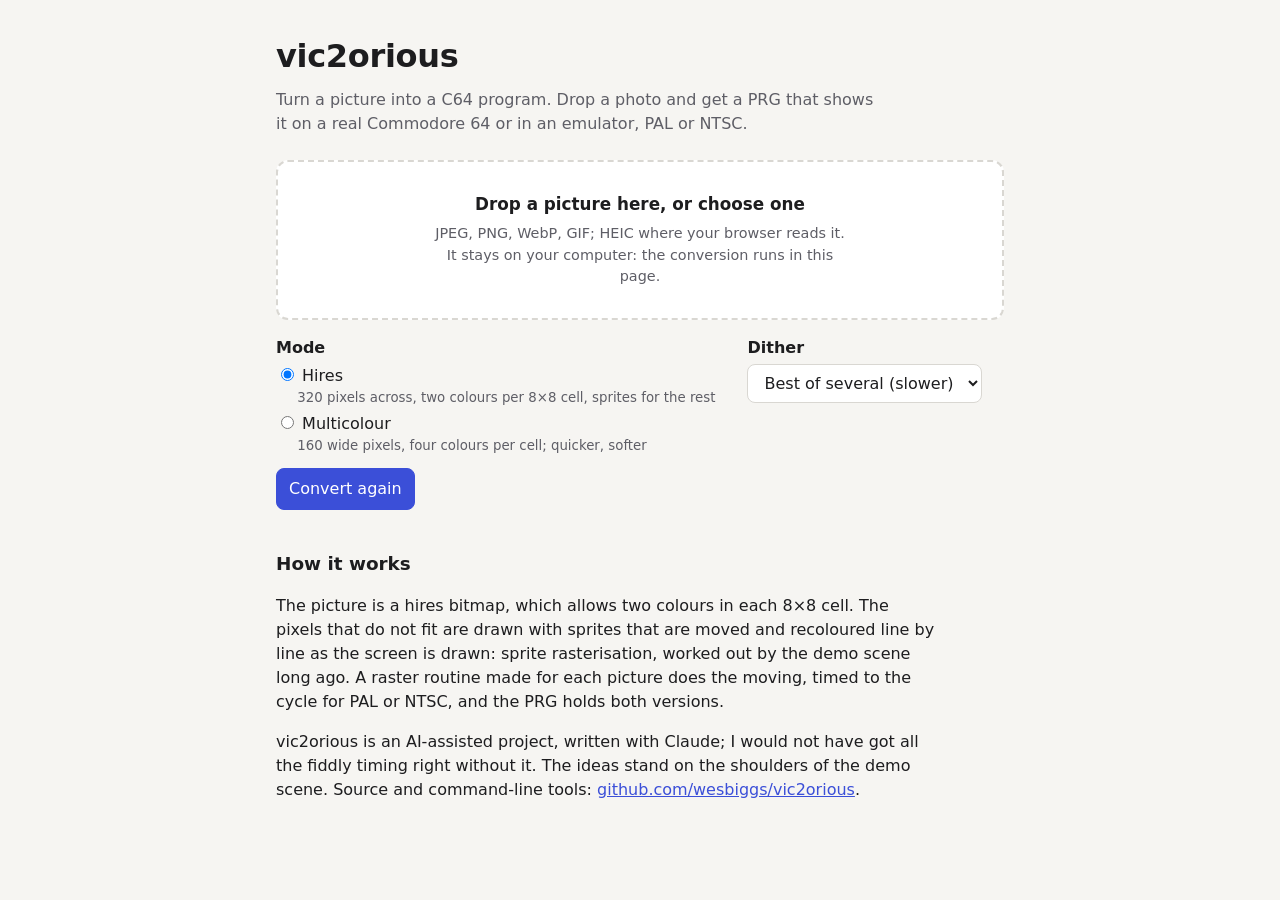
==== web/index.html @ 9371e38f "web: the drag-and-drop page index.html, style.css and js/app.js: drop or choose a picture, hires by " ====
<!doctype html>
<html lang="en">
<head>
<meta charset="utf-8">
<meta name="viewport" content="width=device-width, initial-scale=1">
<title>vic2orious</title>
<meta name="description" content="Turn a picture into a Commodore 64 program: a hires bitmap with sprites multiplexed on every line, for PAL and NTSC, made in your browser.">
<link rel="stylesheet" href="style.css">
<script type="module" src="js/app.js"></script>
</head>
<body>
<main>
  <header>
    <h1>vic2orious</h1>
    <p class="lede">Turn a picture into a C64 program. Drop a photo and get a PRG that shows
      it on a real Commodore 64 or in an emulator, PAL or NTSC.</p>
  </header>

  <section class="input">
    <label id="drop" class="drop" for="file">
      <input id="file" type="file" accept="image/*">
      <span class="drop-main">Drop a picture here, or choose one</span>
      <span class="drop-sub">JPEG, PNG, WebP, GIF; HEIC where your browser reads it.
        It stays on your computer: the conversion runs in this page.</span>
    </label>

    <form id="options" class="options">
      <fieldset>
        <legend>Mode</legend>
        <label><input type="radio" name="mode" value="hires" checked> Hires
          <small>320 pixels across, two colours per 8×8 cell, sprites for the rest</small></label>
        <label><input type="radio" name="mode" value="mc"> Multicolour
          <small>160 wide pixels, four colours per cell; quicker, softer</small></label>
      </fieldset>
      <label class="dither">Dither
        <select name="dither">
          <option value="" selected>Best of several (slower)</option>
          <option value="none">None</option>
          <option value="fs">Floyd-Steinberg</option>
          <option value="fs:0.75">Floyd-Steinberg, 75%</option>
          <option value="fs:0.5">Floyd-Steinberg, 50%</option>
          <option value="atkinson">Atkinson</option>
          <option value="atkinson:0.75">Atkinson, 75%</option>
          <option value="hybrid" data-hires>Hybrid (hires only)</option>
        </select>
      </label>
      <button id="again" type="submit" hidden>Convert again</button>
    </form>
  </section>

  <section id="work" class="work" hidden>
    <p id="status" class="status" aria-live="polite"></p>
    <progress id="progress" max="1" value="0"></progress>
  </section>

  <section id="result" class="result" hidden>
    <div class="tabs" role="tablist">
      <button role="tab" data-system="pal" aria-selected="true">PAL</button>
      <button role="tab" data-system="ntsc" aria-selected="false">NTSC</button>
    </div>
    <canvas id="screen" width="1280" height="800" aria-label="The picture as the C64 shows it"></canvas>
    <p id="stats" class="stats"></p>
    <p class="download"><a id="prg" class="button" download>Download</a>
      <span class="files">or the images alone for vic2orious's players:
        <a id="v2i-pal" download>PAL .v2i</a>, <a id="v2i-ntsc" download>NTSC .v2i</a></span></p>
    <details>
      <summary>Running it</summary>
      <p>In VICE, drag the PRG onto the window. On a C64, copy it to a disk or an SD card
        device and type <code>LOAD"NAME",8</code> then <code>RUN</code>. The program
        picks the PAL or NTSC version for the machine. Press space to go back to BASIC.</p>
    </details>
    <details id="ranking-box" hidden>
      <summary>How the dither was picked</summary>
      <p>Each dither is tried on the picture, and what the C64 would show is scored against
        the photo for structure (SSIM) and colour. In hires, a quick estimate picks the
        best three for the full conversion; these are listed here.</p>
      <table id="ranking"></table>
    </details>
  </section>

  <section class="about">
    <h2>How it works</h2>
    <p>The picture is a hires bitmap, which allows two colours in each 8×8 cell. The pixels
      that do not fit are drawn with sprites that are moved and recoloured line by line as
      the screen is drawn: sprite rasterisation, worked out by the demo scene long ago. A
      raster routine made for each picture does the moving, timed to the cycle for PAL or
      NTSC, and the PRG holds both versions.</p>
    <p>vic2orious is an AI-assisted project, written with Claude; I would not have got all
      the fiddly timing right without it. The ideas stand on the shoulders of the demo
      scene. Source and command-line tools:
      <a href="https://github.com/wesbiggs/vic2orious">github.com/wesbiggs/vic2orious</a>.</p>
  </section>
</main>
</body>
</html>
---- web/style.css ----
:root {
  --bg: #f6f5f2;
  --fg: #1d1d1f;
  --muted: #5e5e66;
  --panel: #ffffff;
  --line: #d9d7d2;
  --accent: #3b4fd8;
  --accent-fg: #ffffff;
  --screen: #000000;
  color-scheme: light dark;
}
@media (prefers-color-scheme: dark) {
  :root {
    --bg: #141418;
    --fg: #ececf1;
    --muted: #a0a0ab;
    --panel: #1e1e24;
    --line: #34343d;
    --accent: #7d8bff;
    --accent-fg: #0d0d12;
  }
}

* { box-sizing: border-box; }
body {
  margin: 0;
  background: var(--bg);
  color: var(--fg);
  font: 16px/1.5 system-ui, -apple-system, "Segoe UI", Roboto, sans-serif;
}
main { max-width: 760px; margin: 0 auto; padding: 32px 16px 64px; }
h1 { font-size: 2rem; margin: 0 0 8px; letter-spacing: -0.01em; }
h2 { font-size: 1.15rem; margin: 40px 0 8px; }
.lede { margin: 0 0 24px; color: var(--muted); max-width: 60ch; }
a { color: var(--accent); }
code { font-family: ui-monospace, SFMono-Regular, Menlo, monospace; font-size: 0.92em; }

.drop {
  display: flex; flex-direction: column; gap: 6px; align-items: center; justify-content: center;
  min-height: 160px; padding: 24px; text-align: center; cursor: pointer;
  border: 2px dashed var(--line); border-radius: 12px; background: var(--panel);
  transition: border-color 0.15s, background 0.15s;
}
.drop:hover, .drop.over { border-color: var(--accent); }
.drop input { position: absolute; width: 1px; height: 1px; opacity: 0; }
.drop:focus-within { outline: 2px solid var(--accent); outline-offset: 2px; }
.drop-main { font-weight: 600; font-size: 1.05rem; }
.drop-sub { color: var(--muted); font-size: 0.9rem; max-width: 46ch; }

.options { display: flex; flex-wrap: wrap; gap: 12px 32px; align-items: flex-start; margin: 16px 0 0; }
.options fieldset { border: 0; margin: 0; padding: 0; display: flex; flex-direction: column; gap: 4px; }
.options legend { font-weight: 600; margin-bottom: 4px; padding: 0; }
.options small { display: block; margin-left: 1.6em; color: var(--muted); }
.dither { display: flex; flex-direction: column; gap: 4px; font-weight: 600; }
select, button, .button {
  font: inherit; font-weight: 500; padding: 8px 12px; border-radius: 8px;
  border: 1px solid var(--line); background: var(--panel); color: var(--fg);
}
button, .button { cursor: pointer; }
.button, button[type="submit"] {
  background: var(--accent); color: var(--accent-fg); border-color: var(--accent);
  text-decoration: none; display: inline-block;
}
#again { align-self: flex-end; }

.work { margin: 24px 0 0; }
.status { margin: 0 0 8px; }
progress { width: 100%; height: 8px; accent-color: var(--accent); }
.error { color: #c62828; }
@media (prefers-color-scheme: dark) { .error { color: #ff8a80; } }

.result { margin: 24px 0 0; }
.tabs { display: flex; gap: 4px; margin-bottom: 8px; }
.tabs button { padding: 4px 14px; }
.tabs button[aria-selected="true"] { background: var(--fg); color: var(--bg); border-color: var(--fg); }
#screen {
  display: block; width: 100%; height: auto; background: var(--screen);
  border-radius: 6px; aspect-ratio: 1.4976;
}
.stats { color: var(--muted); margin: 8px 0 16px; }
.download { display: flex; flex-wrap: wrap; gap: 8px 16px; align-items: center; }
.files { color: var(--muted); font-size: 0.9rem; }
details { margin: 12px 0; }
summary { cursor: pointer; font-weight: 600; }
table { border-collapse: collapse; font-size: 0.9rem; margin-top: 8px; width: 100%; }
th, td { text-align: left; padding: 4px 8px; border-bottom: 1px solid var(--line); }
td.num, th.num { text-align: right; font-variant-numeric: tabular-nums; }
tr.picked td { font-weight: 600; }
.about p { max-width: 65ch; }
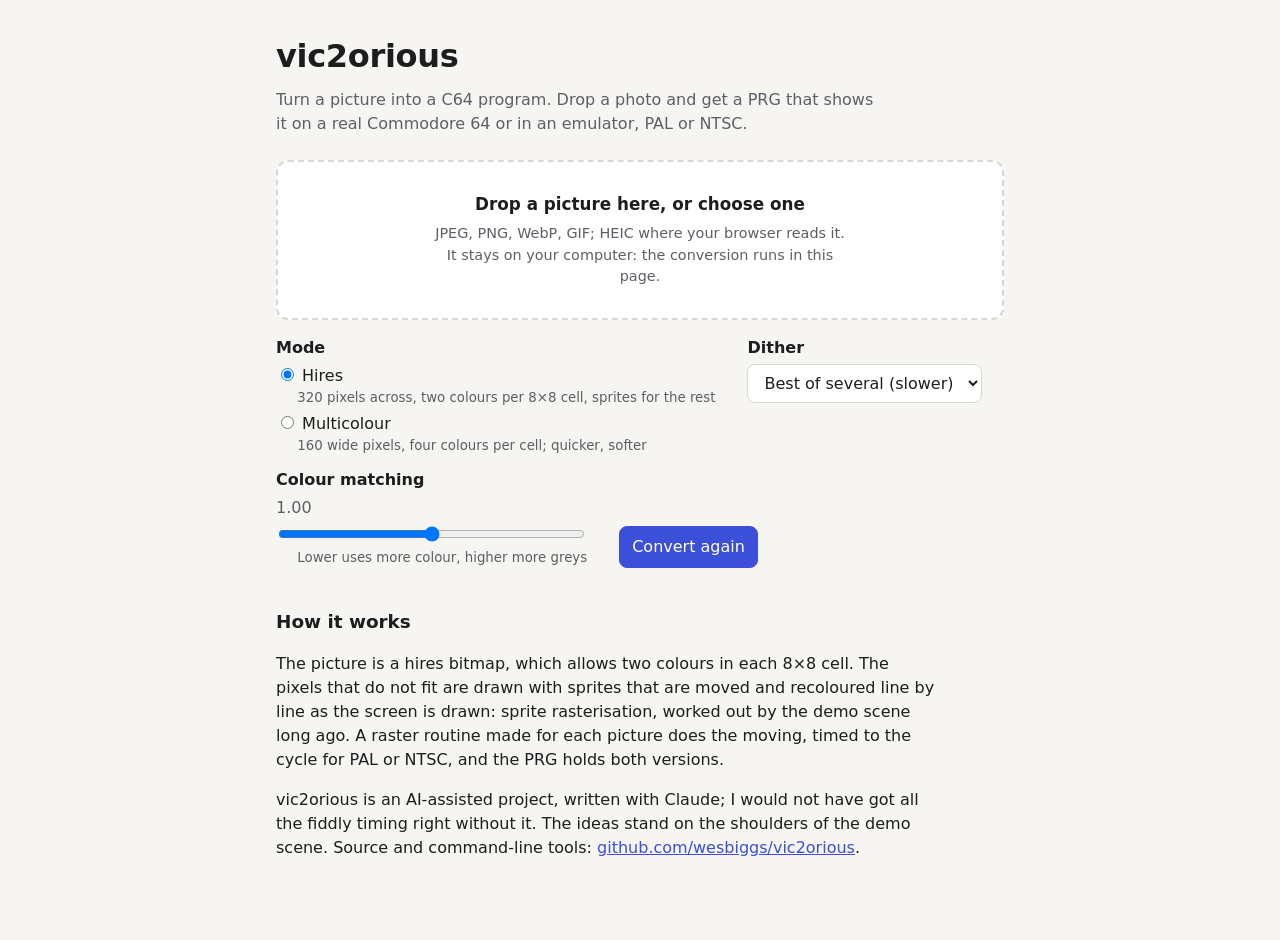
==== commit 7e756827: "web: compare with the original, save the screen, use another dither, colour matching Ideas from the " ====
--- a/web/index.html
+++ b/web/index.html
@@ -44,6 +44,10 @@
           <option value="hybrid" data-hires>Hybrid (hires only)</option>
         </select>
       </label>
+      <label class="chroma">Colour matching <output id="chroma-value">1.00</output>
+        <input type="range" name="chroma" min="0.5" max="1.5" step="0.05" value="1">
+        <small>Lower uses more colour, higher more greys</small>
+      </label>
       <button id="again" type="submit" hidden>Convert again</button>
     </form>
   </section>
@@ -59,6 +63,14 @@
       <button role="tab" data-system="ntsc" aria-selected="false">NTSC</button>
     </div>
     <canvas id="screen" width="1280" height="800" aria-label="The picture as the C64 shows it"></canvas>
+    <div class="compare">
+      <label for="split">C64</label>
+      <input id="split" type="range" min="0" max="1" step="0.001" value="0"
+        aria-label="Slide to show the original picture over the C64 one">
+      <label for="split">Original</label>
+      <button id="full" type="button">Full screen</button>
+      <button id="png" type="button">Save as PNG</button>
+    </div>
     <p id="stats" class="stats"></p>
     <p class="download"><a id="prg" class="button" download>Download</a>
       <span class="files">or the images alone for vic2orious's players:
@@ -73,7 +85,8 @@
       <summary>How the dither was picked</summary>
       <p>Each dither is tried on the picture, and what the C64 would show is scored against
         the photo for structure (SSIM) and colour. In hires, a quick estimate picks the
-        best three for the full conversion; these are listed here.</p>
+        best three for the full conversion; these are listed here. Use converts the
+        picture again with that dither, for PAL and NTSC.</p>
       <table id="ranking"></table>
     </details>
   </section>
--- a/web/style.css
+++ b/web/style.css
@@ -62,6 +62,9 @@
   text-decoration: none; display: inline-block;
 }
 #again { align-self: flex-end; }
+.chroma { display: flex; flex-direction: column; gap: 4px; font-weight: 600; }
+.chroma output { font-weight: 400; color: var(--muted); font-variant-numeric: tabular-nums; }
+.chroma small { font-weight: 400; color: var(--muted); }
 
 .work { margin: 24px 0 0; }
 .status { margin: 0 0 8px; }
@@ -77,7 +80,14 @@
   display: block; width: 100%; height: auto; background: var(--screen);
   border-radius: 6px; aspect-ratio: 1.4976;
 }
+#screen { cursor: ew-resize; touch-action: pan-y; }
+#screen:fullscreen { width: auto; height: 100%; margin: auto; border-radius: 0; }
+.compare { display: flex; flex-wrap: wrap; align-items: center; gap: 8px; margin: 8px 0 0;
+  font-size: 0.9rem; color: var(--muted); }
+.compare input { flex: 1; min-width: 120px; accent-color: var(--accent); }
+.compare button { padding: 4px 12px; font-size: 0.9rem; }
 .stats { color: var(--muted); margin: 8px 0 16px; }
+td button { padding: 2px 10px; font-size: 0.85rem; }
 .download { display: flex; flex-wrap: wrap; gap: 8px 16px; align-items: center; }
 .files { color: var(--muted); font-size: 0.9rem; }
 details { margin: 12px 0; }
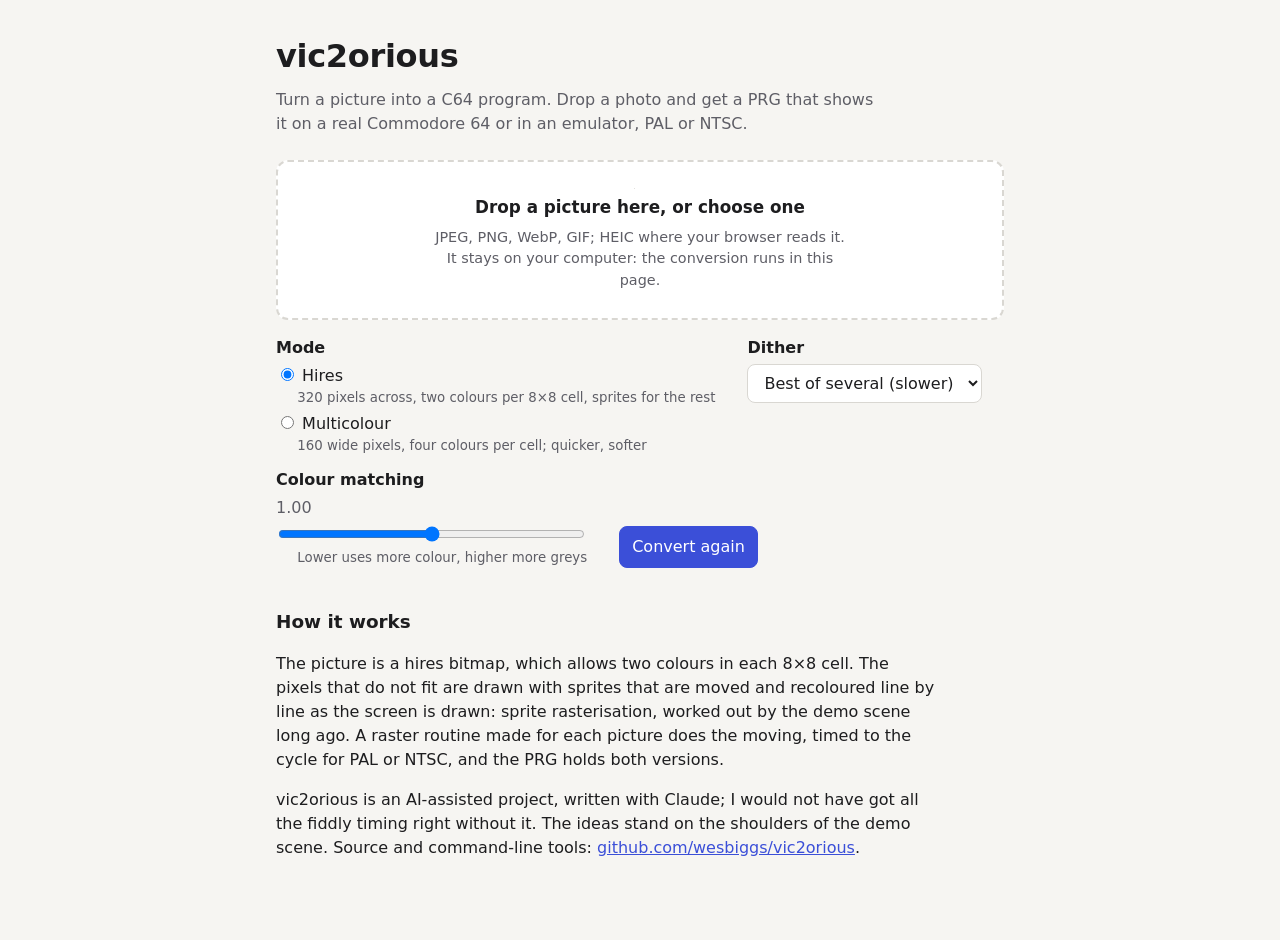
==== commit ff7d2b1e: "web: a curtain over the picture, every dither with its figures, the picture by the drop box - The or" ====
--- a/web/index.html
+++ b/web/index.html
@@ -19,7 +19,12 @@
   <section class="input">
     <label id="drop" class="drop" for="file">
       <input id="file" type="file" accept="image/*">
-      <span class="drop-main">Drop a picture here, or choose one</span>
+      <span id="picked" class="picked" hidden>
+        <canvas id="thumb" width="1" height="1" aria-hidden="true"></canvas>
+        <span><span id="picked-name" class="picked-name"></span>
+          <span id="picked-size" class="drop-sub"></span></span>
+      </span>
+      <span id="drop-main" class="drop-main">Drop a picture here, or choose one</span>
       <span class="drop-sub">JPEG, PNG, WebP, GIF; HEIC where your browser reads it.
         It stays on your computer: the conversion runs in this page.</span>
     </label>
@@ -62,12 +67,17 @@
       <button role="tab" data-system="pal" aria-selected="true">PAL</button>
       <button role="tab" data-system="ntsc" aria-selected="false">NTSC</button>
     </div>
-    <canvas id="screen" width="1280" height="800" aria-label="The picture as the C64 shows it"></canvas>
-    <div class="compare">
-      <label for="split">C64</label>
-      <input id="split" type="range" min="0" max="1" step="0.001" value="0"
-        aria-label="Slide to show the original picture over the C64 one">
-      <label for="split">Original</label>
+    <div id="stage" class="stage">
+      <div id="frame" class="frame">
+        <canvas id="screen" width="1280" height="800" aria-label="The picture as the C64 shows it"></canvas>
+        <div id="curtain-line" class="curtain-line" aria-hidden="true"></div>
+        <div id="curtain" class="curtain" role="slider" tabindex="0"
+          aria-label="Curtain: the original picture over the C64 one"
+          aria-valuemin="0" aria-valuemax="100" aria-valuenow="0"><span aria-hidden="true">◂▸</span></div>
+      </div>
+    </div>
+    <div class="screen-tools">
+      <span class="hint">Drag across the picture to draw the original over it.</span>
       <button id="full" type="button">Full screen</button>
       <button id="png" type="button">Save as PNG</button>
     </div>
@@ -81,13 +91,30 @@
         device and type <code>LOAD"NAME",8</code> then <code>RUN</code>. The program
         picks the PAL or NTSC version for the machine. Press space to go back to BASIC.</p>
     </details>
-    <details id="ranking-box" hidden>
-      <summary>How the dither was picked</summary>
-      <p>Each dither is tried on the picture, and what the C64 would show is scored against
-        the photo for structure (SSIM) and colour. In hires, a quick estimate picks the
-        best three for the full conversion; these are listed here. Use converts the
-        picture again with that dither, for PAL and NTSC.</p>
+    <details id="every-box">
+      <summary>Every dither, with the figures</summary>
+      <p class="hint">Each dither is tried on the picture, and what the C64 would show is scored
+        against the photo for structure (SSIM), blurred RMS error and colour (a*b*) error; the
+        weights say how much each counts. In hires a quick estimate (each cell's two
+        commonest colours and 8 sprite spans a line, no timing) ranks all of them and the
+        best three go through the converter. Changing the weights ranks them again here;
+        Convert again picks with them.</p>
+      <div class="every-bar">
+        <span class="seg" id="every-view" role="group" aria-label="Show">
+          <button type="button" data-view="quantised" aria-pressed="true">Dithered</button>
+          <button type="button" data-view="estimate" aria-pressed="false">C64 estimate</button>
+          <button type="button" data-view="original" aria-pressed="false">Original</button>
+        </span>
+        <span class="weights" id="weights">Weights
+          <label>RMS <input type="number" name="w0" value="0" min="0" step="0.5"></label>
+          <label>SSIM <input type="number" name="w1" value="1" min="0" step="0.5"></label>
+          <label>Colour <input type="number" name="w2" value="1" min="0" step="0.5"></label>
+        </span>
+      </div>
+      <h3 id="converted-head">Converted</h3>
       <table id="ranking"></table>
+      <h3>Every dither, by the estimate</h3>
+      <div id="grid" class="grid"></div>
     </details>
   </section>
 
--- a/web/style.css
+++ b/web/style.css
@@ -46,6 +46,9 @@
 .drop:focus-within { outline: 2px solid var(--accent); outline-offset: 2px; }
 .drop-main { font-weight: 600; font-size: 1.05rem; }
 .drop-sub { color: var(--muted); font-size: 0.9rem; max-width: 46ch; }
+.picked { display: flex; align-items: center; gap: 12px; text-align: left; }
+.picked canvas { display: block; border-radius: 4px; background: var(--line); max-width: 160px; max-height: 120px; }
+.picked-name { display: block; font-weight: 600; word-break: break-all; }
 
 .options { display: flex; flex-wrap: wrap; gap: 12px 32px; align-items: flex-start; margin: 16px 0 0; }
 .options fieldset { border: 0; margin: 0; padding: 0; display: flex; flex-direction: column; gap: 4px; }
@@ -76,16 +79,24 @@
 .tabs { display: flex; gap: 4px; margin-bottom: 8px; }
 .tabs button { padding: 4px 14px; }
 .tabs button[aria-selected="true"] { background: var(--fg); color: var(--bg); border-color: var(--fg); }
-#screen {
-  display: block; width: 100%; height: auto; background: var(--screen);
-  border-radius: 6px; aspect-ratio: 1.4976;
-}
-#screen { cursor: ew-resize; touch-action: pan-y; }
-#screen:fullscreen { width: auto; height: 100%; margin: auto; border-radius: 0; }
-.compare { display: flex; flex-wrap: wrap; align-items: center; gap: 8px; margin: 8px 0 0;
-  font-size: 0.9rem; color: var(--muted); }
-.compare input { flex: 1; min-width: 120px; accent-color: var(--accent); }
-.compare button { padding: 4px 12px; font-size: 0.9rem; }
+.stage { position: relative; }
+.frame { position: relative; width: 100%; aspect-ratio: var(--ar, 1.4976); background: var(--screen);
+  border-radius: 6px; overflow: hidden; touch-action: pan-y; cursor: ew-resize; user-select: none; }
+#screen { display: block; width: 100%; height: 100%; }
+.curtain-line { position: absolute; top: 0; bottom: 0; left: calc(var(--split, 0) * 100%);
+  width: 2px; margin-left: -1px; background: #fff; box-shadow: 0 0 3px #000; pointer-events: none; }
+.curtain { position: absolute; top: 50%; width: 36px; height: 36px; margin-top: -18px;
+  left: clamp(0px, calc(var(--split, 0) * 100% - 18px), calc(100% - 36px));
+  display: flex; align-items: center; justify-content: center; border-radius: 50%;
+  background: var(--accent); color: var(--accent-fg); font-size: 14px; letter-spacing: -2px;
+  box-shadow: 0 1px 4px rgba(0, 0, 0, 0.5); }
+.curtain:focus-visible { outline: 2px solid #fff; outline-offset: 2px; }
+.stage:fullscreen { display: flex; align-items: center; justify-content: center; background: #000; }
+.stage:fullscreen .frame { width: min(100vw, calc(100vh * var(--ar, 1.4976))); border-radius: 0; }
+.screen-tools { display: flex; flex-wrap: wrap; align-items: center; gap: 8px; margin: 8px 0 0; }
+.screen-tools .hint { flex: 1; min-width: 180px; }
+.screen-tools button { padding: 4px 12px; font-size: 0.9rem; }
+.hint { color: var(--muted); font-size: 0.9rem; }
 .stats { color: var(--muted); margin: 8px 0 16px; }
 td button { padding: 2px 10px; font-size: 0.85rem; }
 .download { display: flex; flex-wrap: wrap; gap: 8px 16px; align-items: center; }
@@ -97,3 +108,29 @@
 td.num, th.num { text-align: right; font-variant-numeric: tabular-nums; }
 tr.picked td { font-weight: 600; }
 .about p { max-width: 65ch; }
+
+.every-bar { display: flex; flex-wrap: wrap; align-items: center; gap: 8px 20px; margin: 8px 0 12px; }
+.seg { display: inline-flex; border: 1px solid var(--line); border-radius: 8px; overflow: hidden; }
+.seg button { border: 0; border-radius: 0; padding: 4px 12px; font-size: 0.9rem; }
+.seg button + button { border-left: 1px solid var(--line); }
+.seg button[aria-pressed="true"] { background: var(--fg); color: var(--bg); }
+.weights { display: flex; flex-wrap: wrap; align-items: center; gap: 4px 12px; font-size: 0.9rem; color: var(--muted); }
+.weights input { width: 4.5em; font: inherit; padding: 2px 4px; border: 1px solid var(--line);
+  border-radius: 6px; background: var(--panel); color: var(--fg); }
+#every-box h3 { font-size: 1rem; margin: 16px 0 4px; }
+.grid { display: grid; grid-template-columns: repeat(auto-fill, minmax(210px, 1fr)); gap: 12px; }
+.card { background: var(--panel); border: 1px solid var(--line); border-radius: 10px; overflow: hidden;
+  display: flex; flex-direction: column; }
+.card.picked-card { border-color: var(--accent); }
+.card .pic { background: #000; position: relative; }
+.card canvas { display: block; width: 100%; height: auto; }
+.card .badge { position: absolute; top: 6px; left: 6px; background: var(--accent); color: var(--accent-fg);
+  font-size: 0.75rem; font-weight: 600; padding: 1px 8px; border-radius: 9px; }
+.card .body { padding: 8px 10px 10px; display: flex; flex-direction: column; gap: 6px; flex: 1; }
+.card .name { display: flex; justify-content: space-between; font-weight: 600; font-size: 0.9rem; }
+.card .name span:last-child { font-weight: 400; color: var(--muted); }
+.scorebar { height: 4px; background: var(--line); border-radius: 2px; overflow: hidden; }
+.scorebar div { height: 100%; background: var(--accent); }
+.metrics { display: grid; grid-template-columns: repeat(4, 1fr); gap: 2px; font-size: 0.75rem; color: var(--muted); }
+.metrics b { display: block; color: var(--fg); font-weight: 500; font-size: 0.85rem; font-variant-numeric: tabular-nums; }
+.card button { align-self: flex-start; margin-top: auto; padding: 3px 12px; font-size: 0.85rem; }
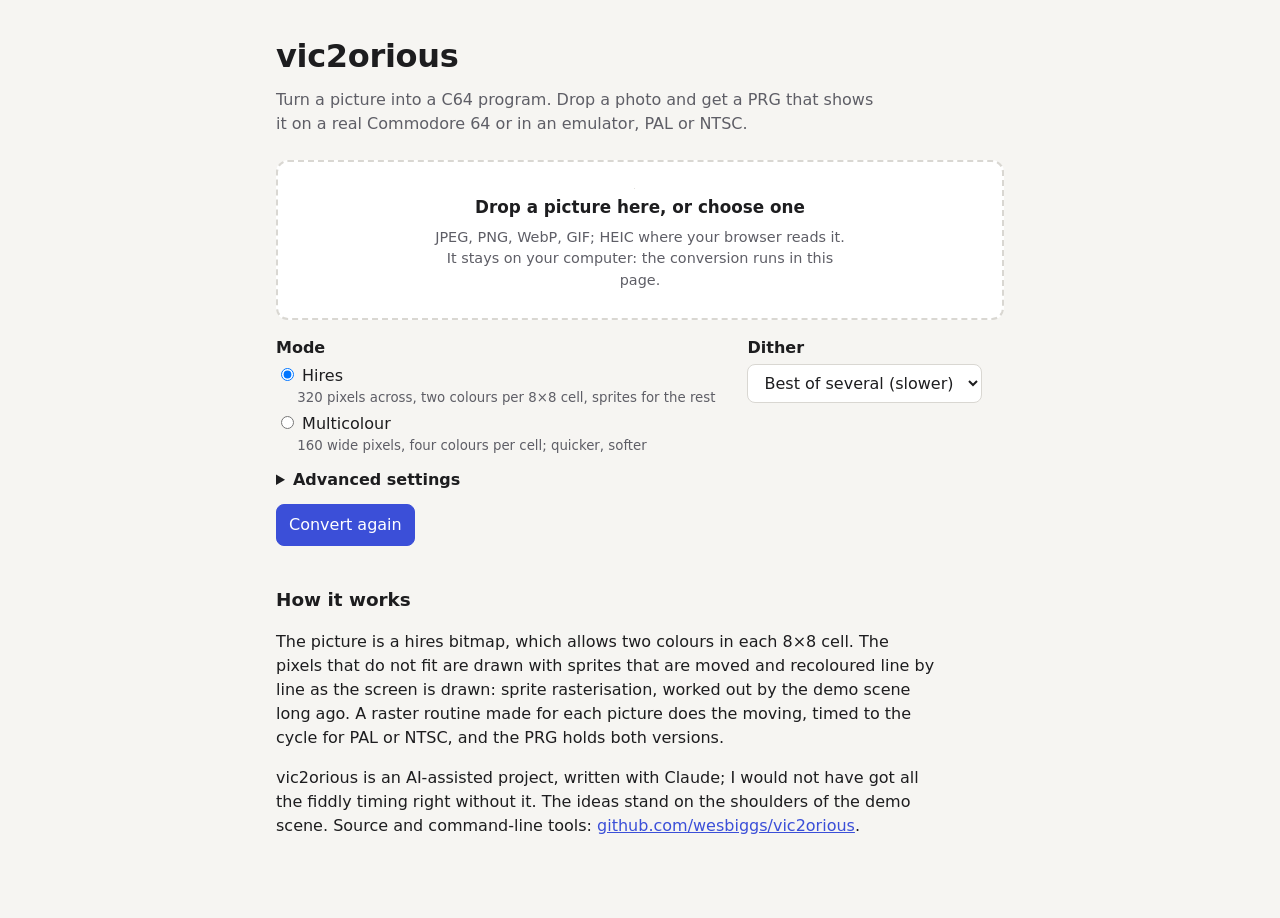
==== commit d0025fd5: "web: Advanced settings (size, screen position, bare .v2i); tidier dither views Advanced settings hol" ====
--- a/web/index.html
+++ b/web/index.html
@@ -49,10 +49,37 @@
           <option value="hybrid" data-hires>Hybrid (hires only)</option>
         </select>
       </label>
-      <label class="chroma">Colour matching <output id="chroma-value">1.00</output>
-        <input type="range" name="chroma" min="0.5" max="1.5" step="0.05" value="1">
-        <small>Lower uses more colour, higher more greys</small>
-      </label>
+      <details id="advanced" class="advanced">
+        <summary>Advanced settings</summary>
+        <div class="advanced-body">
+          <label class="chroma">Colour matching <output id="chroma-value">1.00</output>
+            <input type="range" name="chroma" min="0.5" max="1.5" step="0.05" value="1">
+            <small>Lower uses more colour, higher more greys</small>
+          </label>
+          <fieldset>
+            <legend>Largest size</legend>
+            <span class="pair">
+              <label>Width <input type="number" name="maxw" min="8" max="320" step="8" value="320"></label>
+              <label>Height <input type="number" name="maxh" min="8" max="200" step="8" value="200"></label>
+            </span>
+            <small>Screen pixels, in steps of 8. The picture keeps its shape inside them.</small>
+          </fieldset>
+          <fieldset>
+            <legend>Screen position</legend>
+            <label><input type="radio" name="place" value="centre" checked> Centred</label>
+            <span class="pair">
+              <label><input type="radio" name="place" value="at"> At column</label>
+              <input type="number" name="col" min="0" max="39" value="0" aria-label="Column">
+              <label for="row">row</label>
+              <input type="number" id="row" name="row" min="0" max="24" value="0">
+            </span>
+            <small>In 8×8 cells from the top left. A picture that would run off the screen
+              moves in until it fits.</small>
+          </fieldset>
+          <label class="check"><input type="checkbox" name="bare"> Leave out the thumbnail and metadata
+            <small>The smallest .v2i, for a game or a demo that only shows the picture</small></label>
+        </div>
+      </details>
       <button id="again" type="submit" hidden>Convert again</button>
     </form>
   </section>
@@ -92,29 +119,37 @@
         picks the PAL or NTSC version for the machine. Press space to go back to BASIC.</p>
     </details>
     <details id="every-box">
-      <summary>Every dither, with the figures</summary>
-      <p class="hint">Each dither is tried on the picture, and what the C64 would show is scored
-        against the photo for structure (SSIM), blurred RMS error and colour (a*b*) error; the
-        weights say how much each counts. In hires a quick estimate (each cell's two
-        commonest colours and 8 sprite spans a line, no timing) ranks all of them and the
-        best three go through the converter. Changing the weights ranks them again here;
-        Convert again picks with them.</p>
+      <summary>Compare the dithers</summary>
+      <p>Every dither below was tried on your picture and scored on how close the C64's
+        version comes to the original, and the page shows its pick. <b>Use this</b> converts
+        another one for PAL and NTSC, to show above and download instead.</p>
+      <p id="every-status" class="every-status" aria-live="polite"></p>
       <div class="every-bar">
         <span class="seg" id="every-view" role="group" aria-label="Show">
           <button type="button" data-view="quantised" aria-pressed="true">Dithered</button>
-          <button type="button" data-view="estimate" aria-pressed="false">C64 estimate</button>
-          <button type="button" data-view="original" aria-pressed="false">Original</button>
+          <button type="button" data-view="estimate" aria-pressed="false"
+            title="In hires, the quick estimate the scores start from">Estimate</button>
         </span>
+      </div>
+      <div id="grid" class="grid"></div>
+      <details class="figures">
+        <summary>How the scores work</summary>
+        <p class="hint">SSIM compares structure (higher is closer); colour is the a*b*
+          colour error and RMS the blurred error (lower is closer); nearby is the share of
+          pixels the C64 cannot show exactly and draws in a nearby colour. The score weighs
+          them against each other, 1 being the best of these dithers. In hires a quick
+          estimate (each cell's two commonest colours, 8 sprite spans a line, no timing)
+          scores all of them, and the best three by it are converted in full and scored
+          again, below; the page shows the best of those. Changing the weights scores them
+          again, and Convert again picks with them.</p>
         <span class="weights" id="weights">Weights
           <label>RMS <input type="number" name="w0" value="0" min="0" step="0.5"></label>
           <label>SSIM <input type="number" name="w1" value="1" min="0" step="0.5"></label>
           <label>Colour <input type="number" name="w2" value="1" min="0" step="0.5"></label>
         </span>
-      </div>
-      <h3 id="converted-head">Converted</h3>
-      <table id="ranking"></table>
-      <h3>Every dither, by the estimate</h3>
-      <div id="grid" class="grid"></div>
+        <h3 id="converted-head">Converted in full</h3>
+        <table id="ranking"></table>
+      </details>
     </details>
   </section>
 
--- a/web/style.css
+++ b/web/style.css
@@ -68,6 +68,13 @@
 .chroma { display: flex; flex-direction: column; gap: 4px; font-weight: 600; }
 .chroma output { font-weight: 400; color: var(--muted); font-variant-numeric: tabular-nums; }
 .chroma small { font-weight: 400; color: var(--muted); }
+.advanced { flex-basis: 100%; margin: 0; }
+.advanced-body { display: flex; flex-wrap: wrap; gap: 12px 32px; align-items: flex-start; margin-top: 12px; }
+.advanced .pair { display: flex; flex-wrap: wrap; align-items: center; gap: 4px 8px; }
+.advanced input[type="number"] { width: 5em; font: inherit; padding: 4px 6px; border-radius: 6px;
+  border: 1px solid var(--line); background: var(--panel); color: var(--fg); }
+.advanced .check { display: block; max-width: 22em; }
+.advanced .check small { margin-left: 1.6em; }
 
 .work { margin: 24px 0 0; }
 .status { margin: 0 0 8px; }
@@ -121,7 +128,6 @@
 .grid { display: grid; grid-template-columns: repeat(auto-fill, minmax(210px, 1fr)); gap: 12px; }
 .card { background: var(--panel); border: 1px solid var(--line); border-radius: 10px; overflow: hidden;
   display: flex; flex-direction: column; }
-.card.picked-card { border-color: var(--accent); }
 .card .pic { background: #000; position: relative; }
 .card canvas { display: block; width: 100%; height: auto; }
 .card .badge { position: absolute; top: 6px; left: 6px; background: var(--accent); color: var(--accent-fg);
@@ -134,3 +140,13 @@
 .metrics { display: grid; grid-template-columns: repeat(4, 1fr); gap: 2px; font-size: 0.75rem; color: var(--muted); }
 .metrics b { display: block; color: var(--fg); font-weight: 500; font-size: 0.85rem; font-variant-numeric: tabular-nums; }
 .card button { align-self: flex-start; margin-top: auto; padding: 3px 12px; font-size: 0.85rem; }
+.every-status { font-weight: 600; min-height: 1.5em; margin: 8px 0; }
+.every-status button { margin-left: 8px; padding: 2px 10px; font-size: 0.85rem; font-weight: 500; }
+.card.shown-card { border-color: var(--accent); box-shadow: 0 0 0 1px var(--accent); }
+.card.working .pic::after { content: ""; position: absolute; inset: 0; background: rgba(0, 0, 0, 0.45); }
+.card progress { width: 100%; height: 6px; }
+.card .acts { display: flex; align-items: center; gap: 8px; margin-top: auto; }
+.card .acts button { margin-top: 0; }
+.badge.pick { left: auto; right: 6px; background: var(--fg); color: var(--bg); }
+.figures { margin-top: 16px; }
+.figures .weights { margin: 8px 0; }
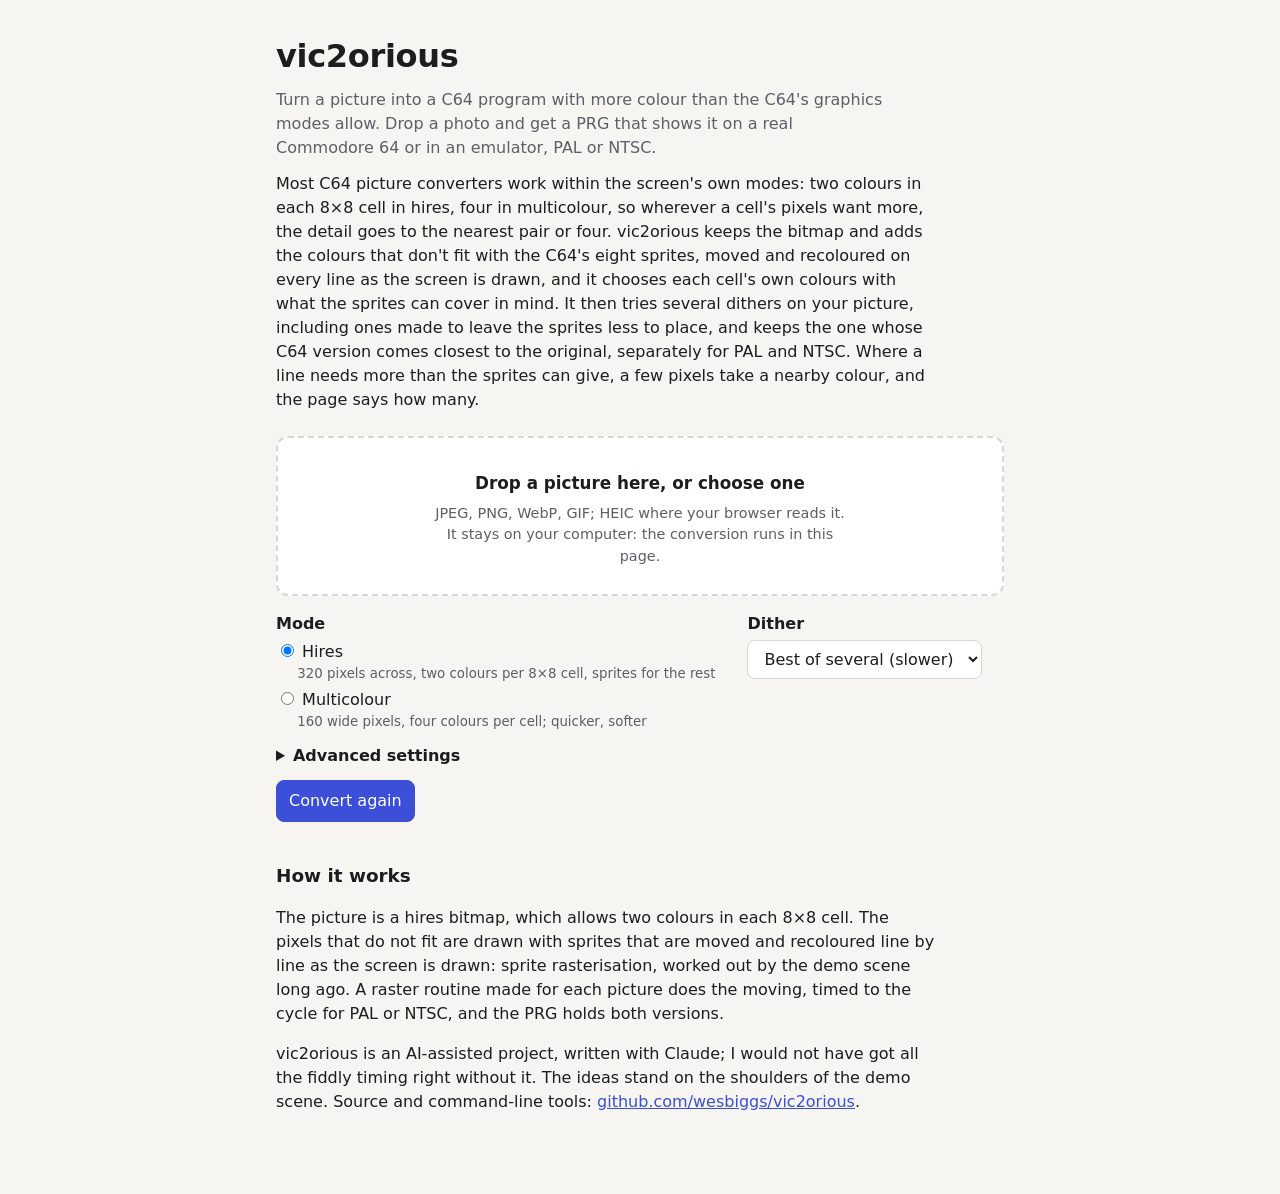
==== commit be4c1b93: "web: Aspect None (img2c64 -a none), an intro on the extra colour, GitHub Pages workflow Advanced set" ====
--- a/web/index.html
+++ b/web/index.html
@@ -4,7 +4,7 @@
 <meta charset="utf-8">
 <meta name="viewport" content="width=device-width, initial-scale=1">
 <title>vic2orious</title>
-<meta name="description" content="Turn a picture into a Commodore 64 program: a hires bitmap with sprites multiplexed on every line, for PAL and NTSC, made in your browser.">
+<meta name="description" content="Turn a picture into a Commodore 64 program with more colour than its graphics modes allow: a bitmap with sprites recoloured on every line, for PAL and NTSC, made in your browser.">
 <link rel="stylesheet" href="style.css">
 <script type="module" src="js/app.js"></script>
 </head>
@@ -12,8 +12,19 @@
 <main>
   <header>
     <h1>vic2orious</h1>
-    <p class="lede">Turn a picture into a C64 program. Drop a photo and get a PRG that shows
-      it on a real Commodore 64 or in an emulator, PAL or NTSC.</p>
+    <p class="lede">Turn a picture into a C64 program with more colour than the C64's
+      graphics modes allow. Drop a photo and get a PRG that shows it on a real Commodore 64
+      or in an emulator, PAL or NTSC.</p>
+    <p class="intro">Most C64 picture converters work within the screen's own modes: two colours in each
+      8×8 cell in hires, four in multicolour, so wherever a cell's pixels want more, the
+      detail goes to the nearest pair or four. vic2orious keeps the bitmap and adds the
+      colours that don't fit with the C64's eight sprites, moved and recoloured on every
+      line as the screen is drawn, and it chooses each cell's own colours with what the
+      sprites can cover in mind. It then tries several dithers on your picture, including
+      ones made to leave the sprites less to place, and keeps the one whose C64 version
+      comes closest to the original, separately for PAL and NTSC. Where a line needs more
+      than the sprites can give, a few pixels take a nearby colour, and the page says how
+      many.</p>
   </header>
 
   <section class="input">
@@ -63,6 +74,15 @@
               <label>Height <input type="number" name="maxh" min="8" max="200" step="8" value="200"></label>
             </span>
             <small>Screen pixels, in steps of 8. The picture keeps its shape inside them.</small>
+          </fieldset>
+          <fieldset>
+            <legend>Aspect</legend>
+            <label><input type="radio" name="aspect" value="system" checked> PAL and NTSC
+              <small>Stretched so it keeps its shape on each system's screen</small></label>
+            <label><input type="radio" name="aspect" value="none"> None
+              <small>The picture's pixels as they are, for pictures made at C64 size:
+                320×200 in hires, 160×200 in multicolour (one pixel for each wide pixel),
+                or a multiple of either</small></label>
           </fieldset>
           <fieldset>
             <legend>Screen position</legend>
--- a/web/style.css
+++ b/web/style.css
@@ -31,7 +31,8 @@
 main { max-width: 760px; margin: 0 auto; padding: 32px 16px 64px; }
 h1 { font-size: 2rem; margin: 0 0 8px; letter-spacing: -0.01em; }
 h2 { font-size: 1.15rem; margin: 40px 0 8px; }
-.lede { margin: 0 0 24px; color: var(--muted); max-width: 60ch; }
+.lede { margin: 0 0 12px; color: var(--muted); max-width: 60ch; }
+.intro { margin: 0 0 24px; max-width: 65ch; }
 a { color: var(--accent); }
 code { font-family: ui-monospace, SFMono-Regular, Menlo, monospace; font-size: 0.92em; }
 
@@ -73,6 +74,7 @@
 .advanced .pair { display: flex; flex-wrap: wrap; align-items: center; gap: 4px 8px; }
 .advanced input[type="number"] { width: 5em; font: inherit; padding: 4px 6px; border-radius: 6px;
   border: 1px solid var(--line); background: var(--panel); color: var(--fg); }
+.advanced fieldset { max-width: 24em; }
 .advanced .check { display: block; max-width: 22em; }
 .advanced .check small { margin-left: 1.6em; }
 
